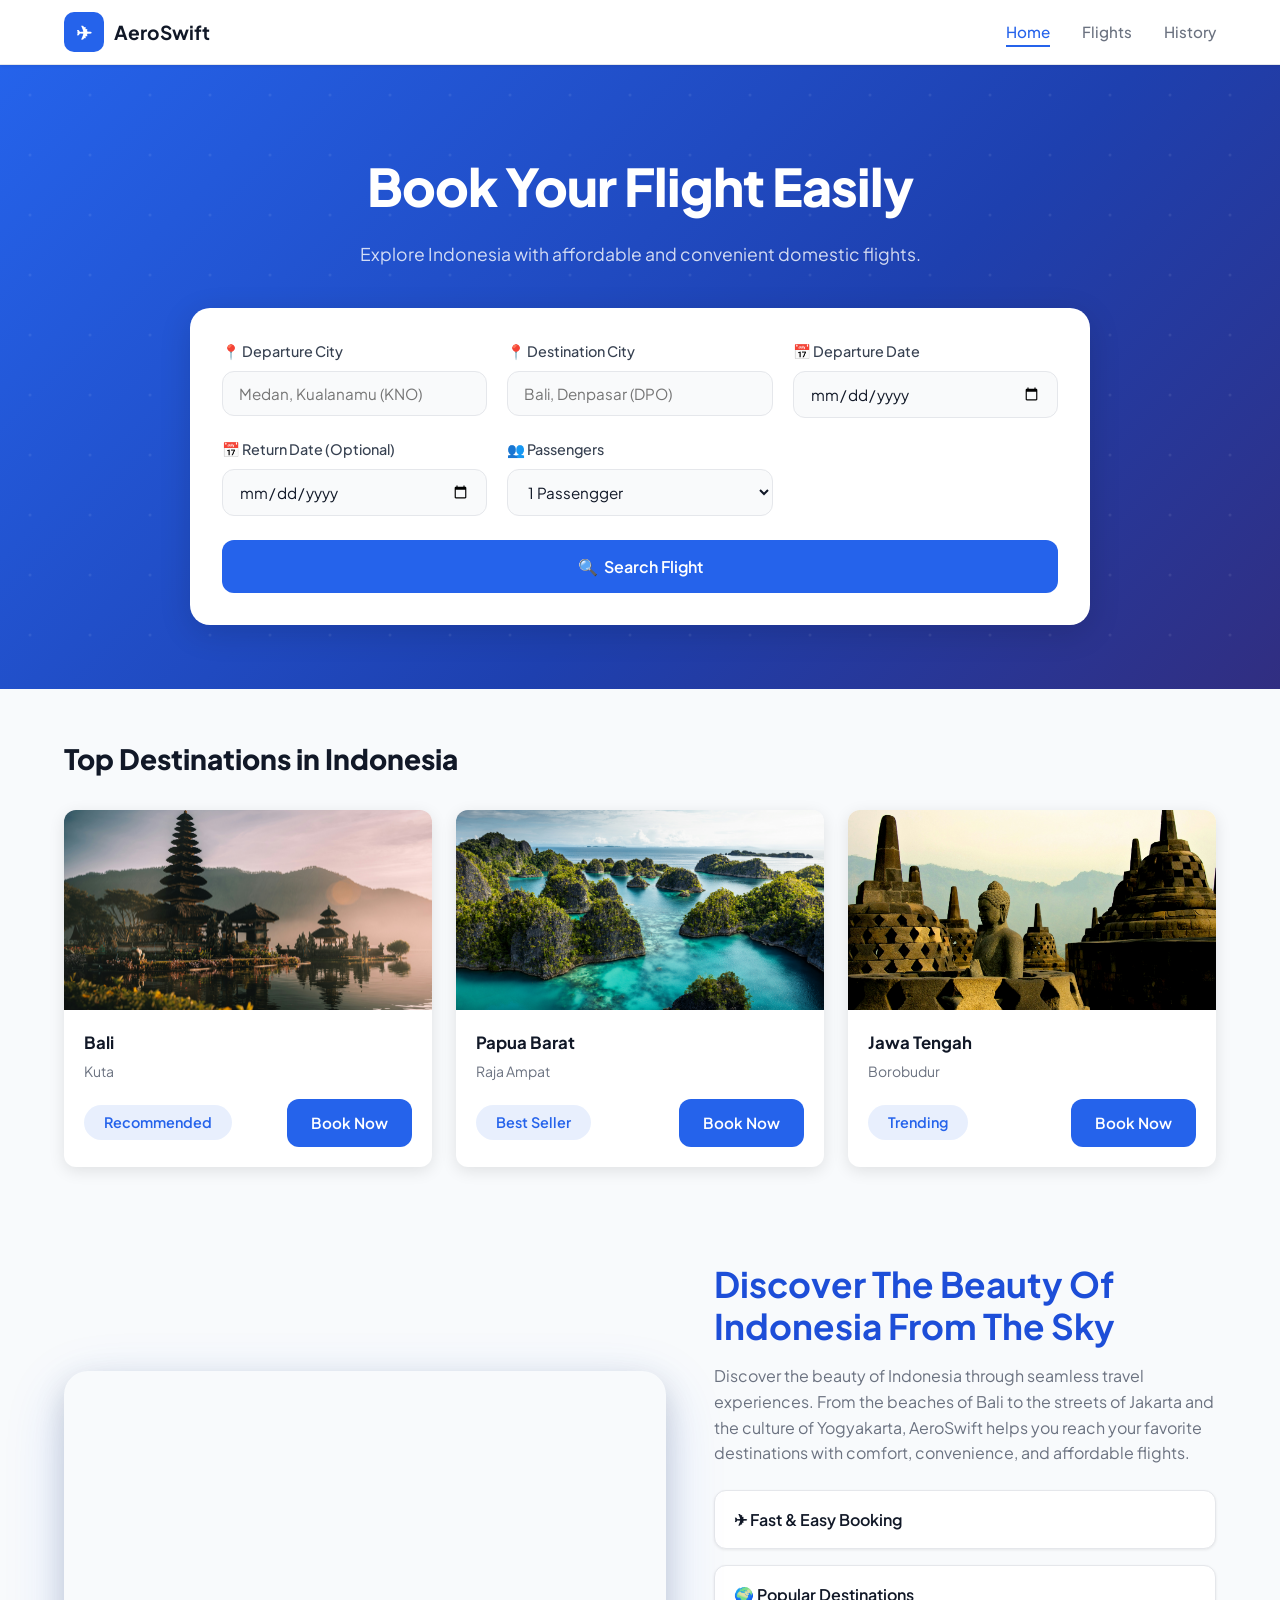
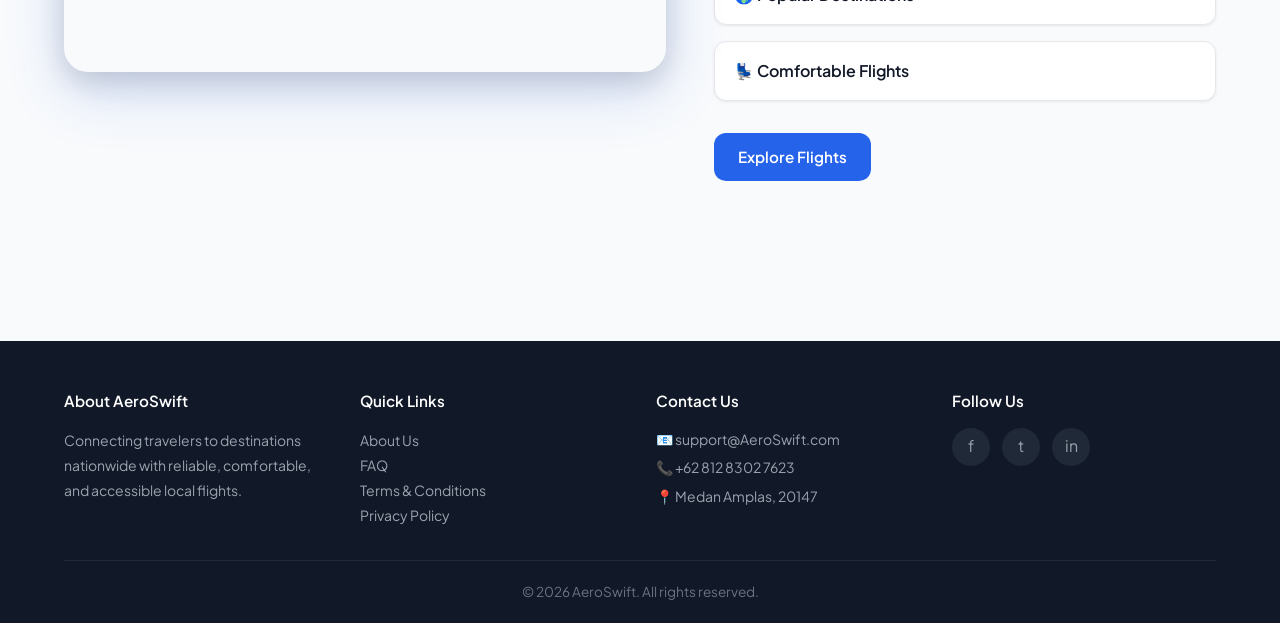
==== index.html @ 76ec709b "Menambahkan file uts mengubah pengerjaan tim dari metode konvensional ke pengerjaan cloud berbasis g" ====
<!DOCTYPE html>
<html lang="en">
<head>
  <meta charset="UTF-8" />
  <meta name="viewport" content="width=device-width, initial-scale=1.0" />
  <title>AeroSwift – Book Your Flight Easily</title>
  <link rel="stylesheet" href="style.css" />
</head>
<body>

  <nav class="navbar">
    <div class="container navbar-inner">
      <a href="index.html" class="navbar-brand">
        <div class="brand-icon">✈</div>
        AeroSwift
      </a>
      <ul class="navbar-links">
        <li><a href="index.html" class="active">Home</a></li>
        <li><a href="flight.html">Flights</a></li>
        <li><a href="history.html">History</a></li>
      </ul>
    </div>
  </nav>

  <main>

    <section class="hero">
      <div class="container hero-content">
        <h1>Book Your Flight Easily</h1>
        <p>Explore Indonesia with affordable and convenient domestic flights.</p>

        <div class="search-form-card">
          <form action="flight.html" method="get">
            <div class="search-grid">
              <div class="form-group">
                <label class="form-label" for="from">📍 Departure City</label>
                <input type="text" id="from" name="from" class="form-input" placeholder="Medan, Kualanamu (KNO)" />
              </div>
              <div class="form-group">
                <label class="form-label" for="to">📍 Destination City</label>
                <input type="text" id="to" name="to" class="form-input" placeholder="Bali, Denpasar (DPO)" />
              </div>
              <div class="form-group">
                <label class="form-label" for="departDate">📅 Departure Date</label>
                <input type="date" id="departDate" name="departDate" class="form-input" />
              </div>
              <div class="form-group">
                <label class="form-label" for="returnDate">📅 Return Date (Optional)</label>
                <input type="date" id="returnDate" name="returnDate" class="form-input" />
              </div>
              <div class="form-group">
                <label class="form-label" for="passengers">👥 Passengers</label>
                <select id="passengers" name="passengers" class="form-select">
                  <option value="1">1 Passengger</option>
                  <option value="2">2 Passengers</option>
                  <option value="3">3 Passengers</option>
                  <option value="4">4 Passengers</option>
                  <option value="5">5 Passengers</option>
                  <option value="6">6 Passengers</option>
                  <option value="7">7 Passengers</option>
                  <option value="8">8 Passengers</option>
                </select>
              </div>
            </div>
            <button type="submit" class="btn btn-primary btn-full btn-lg">🔍 &nbsp;Search Flight</button>
          </form>
        </div>
      </div>
    </section>

    <section class="page-section">
      <div class="container">
        <h2 class="section-title">Top Destinations in Indonesia</h2>
        <div class="destinations-grid">

          <div class="destination-card">
            <img src="/pic/bali.jpg?w=600" alt="Paris" />
            <div class="destination-card-body">
              <h3>Bali</h3>
              <p> Kuta</p>
              <div class="destination-card-footer">
                <span class="price-tag">Recommended</span>
                <a href="flight.html" class="btn btn-primary">Book Now</a>
              </div>
            </div>
          </div>

          <div class="destination-card">
            <img src="/pic/raja-ampat.jpg?w=600" alt="Tokyo" />
            <div class="destination-card-body">
              <h3>Papua Barat</h3>  
              <p>Raja Ampat</p>
              <div class="destination-card-footer">
                <span class="price-tag">Best Seller</span>
                <a href="flight.html" class="btn btn-primary">Book Now</a>
              </div>
            </div>
          </div>

          <div class="destination-card">
            <img src="/pic/borobudur.jpg?w=600" alt="Dubai" />
            <div class="destination-card-body">
              <h3>Jawa Tengah</h3>
              <p>Borobudur</p>
              <div class="destination-card-footer">
                <span class="price-tag">Trending</span>
                <a href="flight.html" class="btn btn-primary">Book Now</a>
              </div>
            </div>
          </div>

        </div>
      </div>
    </section>

    <section class="travel-video-section">
      <div class="container travel-video-wrapper">

        <div class="travel-video">
          <video autoplay muted loop playsinline>
            <source src="vid/cinematic.mp4" type="video/mp4">
          </video>
        </div>

        <div class="travel-content">

          <h2>Discover The Beauty Of Indonesia From The Sky</h2>

          <p>
            Discover the beauty of Indonesia through seamless travel experiences.
            From the beaches of Bali to the streets of Jakarta and the culture of Yogyakarta,
            AeroSwift helps you reach your favorite destinations with comfort, convenience,
            and affordable flights.
          </p>

          <div class="travel-features">
            <div class="travel-feature">
              ✈ Fast & Easy Booking
            </div>

            <div class="travel-feature">
              🌍 Popular Destinations
            </div>

            <div class="travel-feature">
              💺 Comfortable Flights
            </div>
          </div>

          <a href="flight.html" class="btn btn-primary">
            Explore Flights
          </a>
        </div>

      </div>
    </section>

  </main>

  <footer id="contact">
    <div class="container">
      <div class="footer-grid">
        <div class="footer-col">
          <h4>About AeroSwift</h4>
          <p>Connecting travelers to destinations nationwide with reliable, comfortable, and accessible local flights.</p>
        </div>
        <div class="footer-col">
          <h4>Quick Links</h4>
          <ul>
            <li><a href="#">About Us</a></li>
            <li><a href="#">FAQ</a></li>
            <li><a href="#">Terms &amp; Conditions</a></li>
            <li><a href="#">Privacy Policy</a></li>
          </ul>
        </div>
        <div class="footer-col">
          <h4>Contact Us</h4>
          <div class="footer-contact-item">📧 support@AeroSwift.com</div>
          <div class="footer-contact-item">📞 +62 812 8302 7623</div>
          <div class="footer-contact-item">📍 Medan Amplas,  20147</div>
        </div>
        <div class="footer-col">
          <h4>Follow Us</h4>
          <div class="footer-social">
            <a href="https://www.facebook.com/">f</a>
            <a href="https://x.com/">t</a>
            <a href="https://linkedin.com/">in</a>
          </div>
        </div>
      </div>
      <div class="footer-bottom">&copy; 2026 AeroSwift. All rights reserved.</div>
    </div>
  </footer>

</body>
</html>
---- style.css ----
/*  Google Fonts  */
@import url('https://fonts.googleapis.com/css2?family=Plus+Jakarta+Sans:wght@400;500;600;700;800&display=swap');

/*  CSS Variables  */
:root {
  --primary:        #2563EB;
  --primary-dark:   #1D4ED8;
  --secondary:      #60A5FA;
  --bg:             #F8FAFC;
  --card:           #ffffff;
  --text:           #111827;
  --text-muted:     #6B7280;
  --border:         #E5E7EB;
  --success:        #16A34A;
  --success-bg:     #F0FDF4;
  --warning:        #D97706;
  --warning-bg:     #FFFBEB;
  --danger:         #DC2626;
  --danger-bg:      #FEF2F2;
  --radius:         0.75rem;
  --shadow-sm:      0 1px 3px rgba(0,0,0,.08);
  --shadow-md:      0 4px 16px rgba(0,0,0,.10);
  --shadow-lg:      0 8px 32px rgba(0,0,0,.14);
}


* {
  margin: 0;
  padding: 0;
  box-sizing: border-box;
}

html {
  font-size: 16px;
  scroll-behavior: smooth;
}

body {
  font-family: 'Plus Jakarta Sans', sans-serif;
  background: var(--bg);
  color: var(--text);
  line-height: 1.6;
  min-height: 100vh;
  display: flex;
  flex-direction: column;
}

a {
  color: inherit;
  text-decoration:none;
}

img {
  max-width: 100%;
  display: block;
}

button {
  cursor: pointer;
  font-family: inherit;
}

input, select, textarea {
  font-family: inherit;
}

/*  Layout  */
.container {
  max-width: 1200px;
  margin: 0 auto;
  padding: 0 1.5rem;
}

main {
  flex: 1;
}

.page-section {
  padding: 3rem 0;
}

/*  NAVBAR  */
.navbar {
  background: #fff;
  border-bottom: 1px solid var(--border);
  box-shadow: var(--shadow-sm);
  position: sticky;
  top: 0;
  z-index: 9999;
}

.navbar-inner {
  display: flex;
  align-items: center;
  justify-content: space-between;
  height: 64px;
}

.navbar-brand {
  display: flex;
  align-items: center;
  gap: .6rem;
  font-weight: 700;
  font-size: 1.2rem;
  color: var(--text);
}

.navbar-brand .brand-icon {
  width: 40px;
  height: 40px;
  background: var(--primary);
  border-radius: 10px;
  display: flex;
  align-items: center;
  justify-content: center;
  font-size: 1.2rem;
  color: white;
}

.navbar-links {
  display: flex;
  gap: 2rem;
  list-style: none;
}

.navbar-links a {
  color: var(--text-muted);
  font-weight: 500;
  font-size: .95rem;
  transition: color .2s;
  padding: .25rem 0;
  border-bottom: 2px solid transparent;
}

.navbar-links a:hover,
.navbar-links a.active {
  color: var(--primary);
  border-bottom-color: var(--primary);
}

/*  FOOTER  */
footer {
  background: #111827;
  color: #fff;
  margin-top: auto;
}

.footer-grid {
  display: grid;
  grid-template-columns: repeat(auto-fit, minmax(180px, 1fr));
  gap: 2rem;
  padding: 3rem 0 2rem;
}

.footer-col h4 {
  font-size: .95rem;
  font-weight: 600;
  margin-bottom: .9rem;
  color: #fff;
}

.footer-col p,
.footer-col li,
.footer-col a {
  font-size: .875rem;
  color: #9CA3AF;
  line-height: 1.8;
}

.footer-col ul { list-style: none; }

.footer-col a:hover { color: #fff; }

.footer-contact-item {
  display: flex;
  align-items: center;
  gap: .5rem;
  color: #9CA3AF;
  font-size: .875rem;
  margin-bottom: .4rem;
}

.footer-social {
  display: flex;
  gap: .75rem;
  margin-top: .5rem;
}

.footer-social a {
  width: 38px;
  height: 38px;
  background: #1F2937;
  border-radius: 50%;
  display: flex;
  align-items: center;
  justify-content: center;
  transition: background .2s;
  font-size: 1rem;
}

.footer-social a:hover { background: var(--primary); }

.footer-bottom {
  border-top: 1px solid #1F2937;
  padding: 1.25rem 0;
  text-align: center;
  color: #6B7280;
  font-size: .85rem;
}

/*  BUTTONS  */
.btn {
  display: inline-flex;
  align-items: center;
  justify-content: center;
  gap: .5rem;
  padding: .75rem 1.5rem;
  border-radius: var(--radius);
  font-weight: 600;
  font-size: .95rem;
  border: none;
  transition: background .2s, transform .1s, box-shadow .2s;
}

.btn:active { transform: scale(.98); }

.btn-primary {
  background: var(--primary);
  color: #fff;
}

.btn-primary:hover { background: var(--primary-dark); box-shadow: 0 4px 12px rgba(37,99,235,.35); }

.btn-outline {
  background: transparent;
  color: var(--text);
  border: 1.5px solid var(--border);
}

.btn-outline:hover { background: var(--bg); }

.btn-full { width: 100%; }

.btn-lg { padding: 1rem 2rem; font-size: 1rem; }

/*  FORM ELEMENTS  */
.form-group { display: flex; flex-direction: column; gap: .5rem; }

.form-label {
  font-size: .9rem;
  font-weight: 500;
  color: #374151;
  display: flex;
  align-items: center;
  gap: .4rem;
}

.form-input,
.form-select {
  width: 100%;
  padding: .75rem 1rem;
  background: #F9FAFB;
  border: 1.5px solid var(--border);
  border-radius: var(--radius);
  font-size: .95rem;
  color: var(--text);
  outline: none;
  transition: border-color .2s, box-shadow .2s;
}

.form-input:focus,
.form-select:focus {
  border-color: var(--primary);
  box-shadow: 0 0 0 3px rgba(37,99,235,.12);
  background: #fff;
}

/*  CARD  */
.card {
  background: var(--card);
  border-radius: var(--radius);
  box-shadow: var(--shadow-md);
  overflow: hidden;
}

.card-body { padding: 1.75rem; }

.card-title {
  font-size: 1.15rem;
  font-weight: 700;
  color: var(--text);
  margin-bottom: 1.25rem;
}

/*  BADGE  */
.badge {
  display: inline-flex;
  align-items: center;
  gap: .3rem;
  padding: .25rem .75rem;
  border-radius: 999px;
  font-size: .8rem;
  font-weight: 600;
}

.badge-success {
  background: var(--success-bg);
  color: var(--success);
}

.badge-warning {
  background: var(--warning-bg);
  color: var(--warning);
}

.badge-danger  {
  background: var(--danger-bg); 
  color: var(--danger); 
}

/* HOME PAGE */
.hero {
  background: linear-gradient(135deg, var(--primary) 0%, #1E40AF 60%, #312E81 100%);
  color: #fff;
  padding: 5rem 0 4rem;
  position: relative;
  overflow: hidden;
}

.hero::before {
  content: '';
  position: absolute;
  inset: 0;
  background: url("data:image/svg+xml,%3Csvg width='60' height='60' xmlns='http://www.w3.org/2000/svg'%3E%3Ccircle cx='30' cy='30' r='1.5' fill='rgba(255,255,255,.08)'/%3E%3C/svg%3E") repeat;
}

.hero-content { position: relative; z-index: 1; text-align: center; }

.hero h1 {
  font-size: clamp(2rem, 5vw, 3.25rem);
  font-weight: 800;
  margin-bottom: .75rem;
  letter-spacing: -.02em;
}

.hero p {
  font-size: 1.1rem;
  color: rgba(255,255,255,.8);
  margin-bottom: 2.5rem;
}

.search-form-card {
  background: #fff;
  border-radius: 1.25rem;
  box-shadow: var(--shadow-lg);
  padding: 2rem;
  max-width: 900px;
  margin: 0 auto;
}

.search-grid {
  display: grid;
  grid-template-columns: repeat(auto-fit, minmax(200px, 1fr));
  gap: 1.25rem;
  margin-bottom: 1.5rem;
}

/* Destinations Section */
.section-title {
  font-size: 1.75rem;
  font-weight: 800;
  color: var(--text);
  margin-bottom: 1.75rem;
}

.destinations-grid {
  display: grid;
  grid-template-columns: repeat(auto-fit, minmax(280px, 1fr));
  gap: 1.5rem;
}

.destination-card {
  background: var(--card);
  border-radius: var(--radius);
  box-shadow: var(--shadow-md);
  overflow: hidden;
  transition: transform .25s, box-shadow .25s;
}

.destination-card:hover {
  transform: translateY(-4px);
  box-shadow: var(--shadow-lg);
}

.destination-card img {
  width: 100%;
  height: 200px;
  object-fit: cover;
  display: block;
}

.destination-card-body { padding: 1.25rem; }

.destination-card-body h3 { font-weight: 700; font-size: 1.05rem; }
.destination-card-body p  { color: var(--text-muted); font-size: .875rem; margin-top: .2rem; }

.destination-card-footer {
  display: flex;
  align-items: center;
  justify-content: space-between;
  margin-top: 1rem;
}


.price-tag {
  font-size: 0.9rem;
  font-weight: 600;
  color: var(--primary);
  background: rgba(37, 99, 235, 0.1);
  padding: 6px 20px;
  border-radius: 999px;
  display: inline-block;
}


/*  TRAVEL VIDEO SECTION  */
.travel-video-section {
  padding-top: 3rem ;
  padding-bottom: 10rem;
  padding-left: 0;
  padding-right: 0;
}

.travel-video-wrapper {
  display: grid;
  grid-template-columns: 1.2fr 1fr;
  gap: 3rem;
  align-items: center;
}

.travel-video {
  position: relative;
  overflow: hidden;
  border-radius: 1.5rem;
  box-shadow:
  0 10px 30px rgba(0, 0, 0, 0.15),
  0 20px 60px rgba(37, 99, 235, 0.18);

}

.travel-video video {
  width: 100%;
  height: 100%;
  object-fit: cover;
  display: block;
  transform: scale(1.05);
}

.travel-content h2 {
  font-size: 2.2rem;
  line-height: 1.2;
  margin-bottom: 1rem;
  color: var(--primary-dark);
}

.travel-content p {
  color: var(--text-muted);
  margin-bottom: 1.5rem;
  font-size: 1rem;
}

.travel-features {
  display: flex;
  flex-direction: column;
  gap: 1rem;
  margin-bottom: 2rem;
}

.travel-feature {
  background: #fff;
  border: 1px solid var(--border);
  padding: 1rem 1.2rem;
  border-radius: var(--radius);
  font-weight: 600;
  box-shadow: var(--shadow-sm);
}




/* FLIGHT (SEARCH RESULTS) PAGE */
.results-layout {
  display: flex;
  gap: 1.5rem;
  align-items: flex-start;
}

.filters-panel {
  width: 280px;
  flex-shrink: 0;
  background: var(--card);
  border-radius: var(--radius);
  box-shadow: var(--shadow-md);
  padding: 1.5rem;
  position: sticky;
  top: 80px;
}

.filters-panel h3 {
  font-size: 1rem;
  font-weight: 700;
  margin-bottom: 1.5rem;
  display: flex;
  align-items: center;
  gap: .5rem;
}

.filter-group { margin-bottom: 1.5rem; }

.filter-group label {
  display: block;
  font-size: .875rem;
  font-weight: 600;
  color: #374151;
  margin-bottom: .6rem;
}

.filter-group input[type="range"] {
  width: 100%;
  accent-color: var(--primary);
}

.range-labels {
  display: flex;
  justify-content: space-between;
  font-size: .8rem;
  color: var(--text-muted);
  margin-top: .25rem;
}

.flights-list { flex: 1; display: flex; flex-direction: column; gap: 1rem; }

.flight-card {
  background: var(--card);
  border-radius: var(--radius);
  box-shadow: var(--shadow-md);
  padding: 1.5rem;
  display: flex;
  align-items: center;
  justify-content: space-between;
  gap: 1rem;
  transition: box-shadow .2s;
}

.flight-card-sold {
  background: var(--card);
  border-radius: var(--radius);
  box-shadow: var(--shadow-md);
  padding: 1.5rem;
  display: flex;
  align-items: center;
  justify-content: space-between;
  gap: 1rem;
  position: relative;
  overflow: hidden;
  pointer-events: none;
}

/* semua isi card jadi abu */
.flight-card-sold > * {
  filter: grayscale(100%);
  opacity: 0.7;
}

/* badge sold out  */
.flight-card-sold::before {
  content: "SOLD OUT";
  position: absolute;
  top: 15px;
  right: -35px;

  background: rgb(196, 27, 27);
  color: white;

  padding: 0.4rem 3rem;
  font-size: 0.8rem;
  font-weight: 700;
  letter-spacing: 1px;

  transform: rotate(35deg);

  z-index: 10;
}

.flight-card:hover { box-shadow: var(--shadow-lg); }

.flight-card-left {
  display: flex;
  align-items: center;
  gap: 1.25rem;
  flex: 1;
}

.airline-logo { font-size: 2.5rem; }

.flight-info { flex: 1; }

.airline-name { font-weight: 700; margin-bottom: .5rem; }

.flight-times {
  display: flex;
  align-items: center;
  gap: 1.5rem;
}

.time-block { text-align: center; }

.time-big { font-size: 1.4rem; font-weight: 800; }
.time-sub { font-size: .8rem; color: var(--text-muted); margin-top: .15rem; }

.flight-route-line {
  flex: 1;
  display: flex;
  flex-direction: column;
  align-items: center;
  gap: .2rem;
}

.route-label { font-size: .8rem; color: var(--text-muted); }

.route-track {
  width: 100%;
  height: 2px;
  background: var(--border);
  position: relative;
}

.route-track::after {
  content: '✈';
  position: absolute;
  top: 50%;
  left: 50%;
  transform: translate(-50%, -50%);
  background: #fff;
  color: var(--primary);
  font-size: .85rem;
  padding: 0 4px;
}

.flight-card-right {
  display: flex;
  flex-direction: column;
  align-items: flex-end;
  gap: .75rem;
}

.flight-price {
  font-size: 1.3rem;
  font-weight: 800;
  color: var(--primary);
}

/*  FLIGHT DETAIL PAGE  */
.back-link {
  display: inline-flex;
  align-items: center;
  gap: .4rem;
  color: var(--primary);
  font-weight: 600;
  font-size: .9rem;
  margin-bottom: 1rem;
  transition: opacity .2s;
}
.back-link:hover { opacity: .7; }

.detail-grid {
  display: grid;
  grid-template-columns: 1fr 1fr 1fr;
  gap: 2rem;
  margin-bottom: 2rem;
  text-align: center;
}

.detail-col .label { font-size: .875rem; color: var(--text-muted); margin-bottom: .4rem; }
.detail-col .big-time { font-size: 2.25rem; font-weight: 800; }
.detail-col .city    { color: var(--text-muted); font-size: .9rem; margin-top: .2rem; }

.detail-center-col {
  display: flex;
  flex-direction: column;
  align-items: center;
  justify-content: center;
}

.detail-meta-grid {
  display: grid;
  grid-template-columns: 1fr 1fr;
  gap: 1rem;
  padding: 1.25rem;
  background: var(--bg);
  border-radius: var(--radius);
}

.meta-item {
  display: flex;
  align-items: flex-start;
  gap: .75rem;
}

.meta-icon { font-size: 1.1rem; color: var(--primary); margin-top: .15rem; }

.meta-label { font-size: .8rem; color: var(--text-muted); }
.meta-value { font-weight: 600; font-size: .95rem; }

.info-row {
  display: flex;
  justify-content: space-between;
  align-items: center;
  padding: .85rem 0;
  border-bottom: 1px solid var(--border);
  font-size: .95rem;
}

.info-row:last-child { border-bottom: none; }
.info-row span:first-child { color: var(--text-muted); }
.info-row span:last-child  { font-weight: 600; }

.price-summary { border-top: 1px solid var(--border); padding-top: 1rem; margin-top: 1rem; }
.price-row { display: flex; justify-content: space-between; margin-bottom: .5rem; }
.price-row.total { font-weight: 800; font-size: 1.1rem; padding-top: .75rem; border-top: 1px solid var(--border); margin-top: .75rem; }
.price-row.total .amount { color: var(--primary); font-size: 1.6rem; }

/*  BOOKING PAGE  */
.booking-layout {
  display: grid;
  grid-template-columns: 1fr 360px;
  gap: 2rem;
  align-items: flex-start;
}

.booking-section { margin-bottom: 1.5rem; }

.section-heading {
  font-size: 1.1rem;
  font-weight: 700;
  margin-bottom: 1.25rem;
  padding-bottom: .75rem;
  border-bottom: 1px solid var(--border);
}

.form-grid { display: grid; grid-template-columns: 1fr 1fr; gap: 1rem; }
.form-grid .full-width { grid-column: 1 / -1; }

.payment-option {
  display: flex;
  align-items: center;
  gap: .75rem;
  padding: .75rem 1rem;
  border: 1.5px solid var(--border);
  border-radius: var(--radius);
  cursor: pointer;
  margin-bottom: .75rem;
  transition: border-color .2s;
}

.payment-option:has(input:checked) {
  border-color: var(--primary);
  background: rgba(37,99,235,.04);
}

.payment-option input { accent-color: var(--primary); }
.payment-option span { font-weight: 500; font-size: .95rem; }

/* Booking Summary Sidebar */
.booking-summary {
  background: var(--card);
  border-radius: var(--radius);
  box-shadow: var(--shadow-md);
  padding: 1.5rem;
  position: sticky;
  top: 80px;
}

.summary-row {
  display: flex;
  justify-content: space-between;
  padding: .6rem 0;
  font-size: .9rem;
}

.summary-row .label { color: var(--text-muted); }
.summary-row .value { font-weight: 600; }

.summary-divider { border: none; border-top: 1px solid var(--border); margin: .75rem 0; }

.summary-total {
  display: flex;
  justify-content: space-between;
  align-items: center;
  padding-top: .75rem;
}

.summary-total .label { font-weight: 700; font-size: 1rem; }
.summary-total .amount { font-size: 1.75rem; font-weight: 800; color: var(--primary); }

/* ==========================================
   HISTORY PAGE
   ========================================== */
.history-card {
  background: var(--card);
  border-radius: var(--radius);
  box-shadow: var(--shadow-md);
  overflow: hidden;
  transition: box-shadow .2s;
}

.history-card:hover { box-shadow: var(--shadow-lg); }

.history-card-header {
  display: flex;
  justify-content: space-between;
  align-items: flex-start;
  padding: 1.5rem 1.5rem .75rem;
}

.booking-airline { font-size: 1.15rem; font-weight: 700; }
.booking-id      { font-size: .8rem; color: var(--text-muted); margin-top: .2rem; }
.booking-price   { font-size: 1.6rem; font-weight: 800; color: var(--primary); }

.history-card-meta {
  display: grid;
  grid-template-columns: repeat(auto-fit, minmax(180px, 1fr));
  gap: 1rem;
  padding: .75rem 1.5rem 1.25rem;
}

.meta-item-history {
  display: flex;
  align-items: flex-start;
  gap: .6rem;
}

.meta-item-history .icon {
  color: var(--primary);
  font-size: .95rem;
  margin-top: .2rem;
}

.meta-item-history .info-label {
  font-size: .78rem;
  color: var(--text-muted);
}

.meta-item-history .info-value {
  font-size: .9rem;
  font-weight: 600;
  margin-top: .1rem;
}

.history-card-actions {
  display: flex;
  gap: .75rem;
  padding: 1rem 1.5rem;
  border-top: 1px solid var(--border);
}

.history-card-actions .btn { flex: 1; padding: .65rem 1rem; font-size: .9rem; }

/* Empty State */
.empty-state {
  text-align: center;
  padding: 5rem 2rem;
  background: var(--card);
  border-radius: var(--radius);
  box-shadow: var(--shadow-md);
}

.empty-state .empty-icon { font-size: 4rem; margin-bottom: 1rem; opacity: .4; }
.empty-state h2 { font-size: 1.25rem; font-weight: 700; margin-bottom: .5rem; }
.empty-state p  { color: var(--text-muted); margin-bottom: 1.5rem; }

/* Modal */
.modal-overlay {
  position: fixed;
  inset: 0;
  background: rgba(0,0,0,.55);
  display: flex;
  align-items: center;
  justify-content: center;
  z-index: 500;
  padding: 1rem;
  opacity: 0;
  pointer-events: none;
  transition: opacity .25s;
}

.modal-overlay.open {
  opacity: 1;
  pointer-events: all;
}

.modal {
  background: #fff;
  border-radius: 1rem;
  box-shadow: var(--shadow-lg);
  max-width: 600px;
  width: 100%;
  max-height: 90vh;
  overflow-y: auto;
}

.modal-header {
  display: flex;
  justify-content: space-between;
  align-items: flex-start;
  padding: 1.5rem;
  border-bottom: 1px solid var(--border);
}

.modal-header h2 { font-size: 1.3rem; font-weight: 700; }
.modal-header p  { color: var(--text-muted); font-size: .85rem; margin-top: .2rem; }

.modal-close {
  background: none;
  border: none;
  font-size: 1.5rem;
  color: var(--text-muted);
  line-height: 1;
  cursor: pointer;
  transition: color .2s;
}
.modal-close:hover { color: var(--text); }

.modal-body { padding: 1.5rem; }

.modal-status {
  display: flex;
  align-items: center;
  justify-content: space-between;
  padding: .85rem 1rem;
  background: var(--success-bg);
  border-radius: var(--radius);
  margin-bottom: 1.25rem;
  font-weight: 600;
  color: var(--success);
}

.modal-footer {
  display: flex;
  gap: .75rem;
  margin-top: 1.5rem;
}

.modal-footer .btn { flex: 1; }

/* PAGE HEADER (inner pages) */
.page-header {
  background: linear-gradient(135deg, var(--primary), #1E40AF);
  color: #fff;
  padding: 2rem 0;
}

.page-header h1 { font-size: 1.75rem; font-weight: 800; }
.page-header p   { color: rgba(255,255,255,.75); margin-top: .3rem; font-size: .95rem; }

/*  TOAST / NOTIFICATION  */
.toast {
  position: fixed;
  bottom: 2rem;
  right: 2rem;
  background: #1F2937;
  color: #fff;
  padding: .9rem 1.4rem;
  border-radius: var(--radius);
  box-shadow: var(--shadow-lg);
  font-size: .9rem;
  font-weight: 500;
  z-index: 999;
  transform: translateY(4rem);
  opacity: 0;
  transition: transform .3s, opacity .3s;
}

.toast.show { transform: translateY(0); opacity: 1; }

/* RESPONSIVE */
@media (max-width: 1024px) {
  .booking-layout { grid-template-columns: 1fr; }
  .booking-summary { position: static; }
}

@media (max-width: 768px) {
  .results-layout { flex-direction: column; }
  .filters-panel  { width: 100%; position: static; }

  .detail-grid { grid-template-columns: 1fr; }

  .flight-card { flex-direction: column; align-items: stretch; }
  .flight-card-right { flex-direction: row; align-items: center; justify-content: space-between; }

  .navbar-links { gap: 1.2rem; }
}

@media (max-width: 600px) {
  .navbar-links { display: none; }
  .search-grid  { grid-template-columns: 1fr; }
  .form-grid    { grid-template-columns: 1fr; }
  .history-card-meta { grid-template-columns: 1fr 1fr; }
}

@media (max-width: 900px) {
  .travel-video-wrapper {
    grid-template-columns: 1fr;
  }

  .travel-content h2 {
    font-size: 1.8rem;
  }
}

.detail-panel {
  display: none;
}

.detail-panel:target {
  display: block;
}
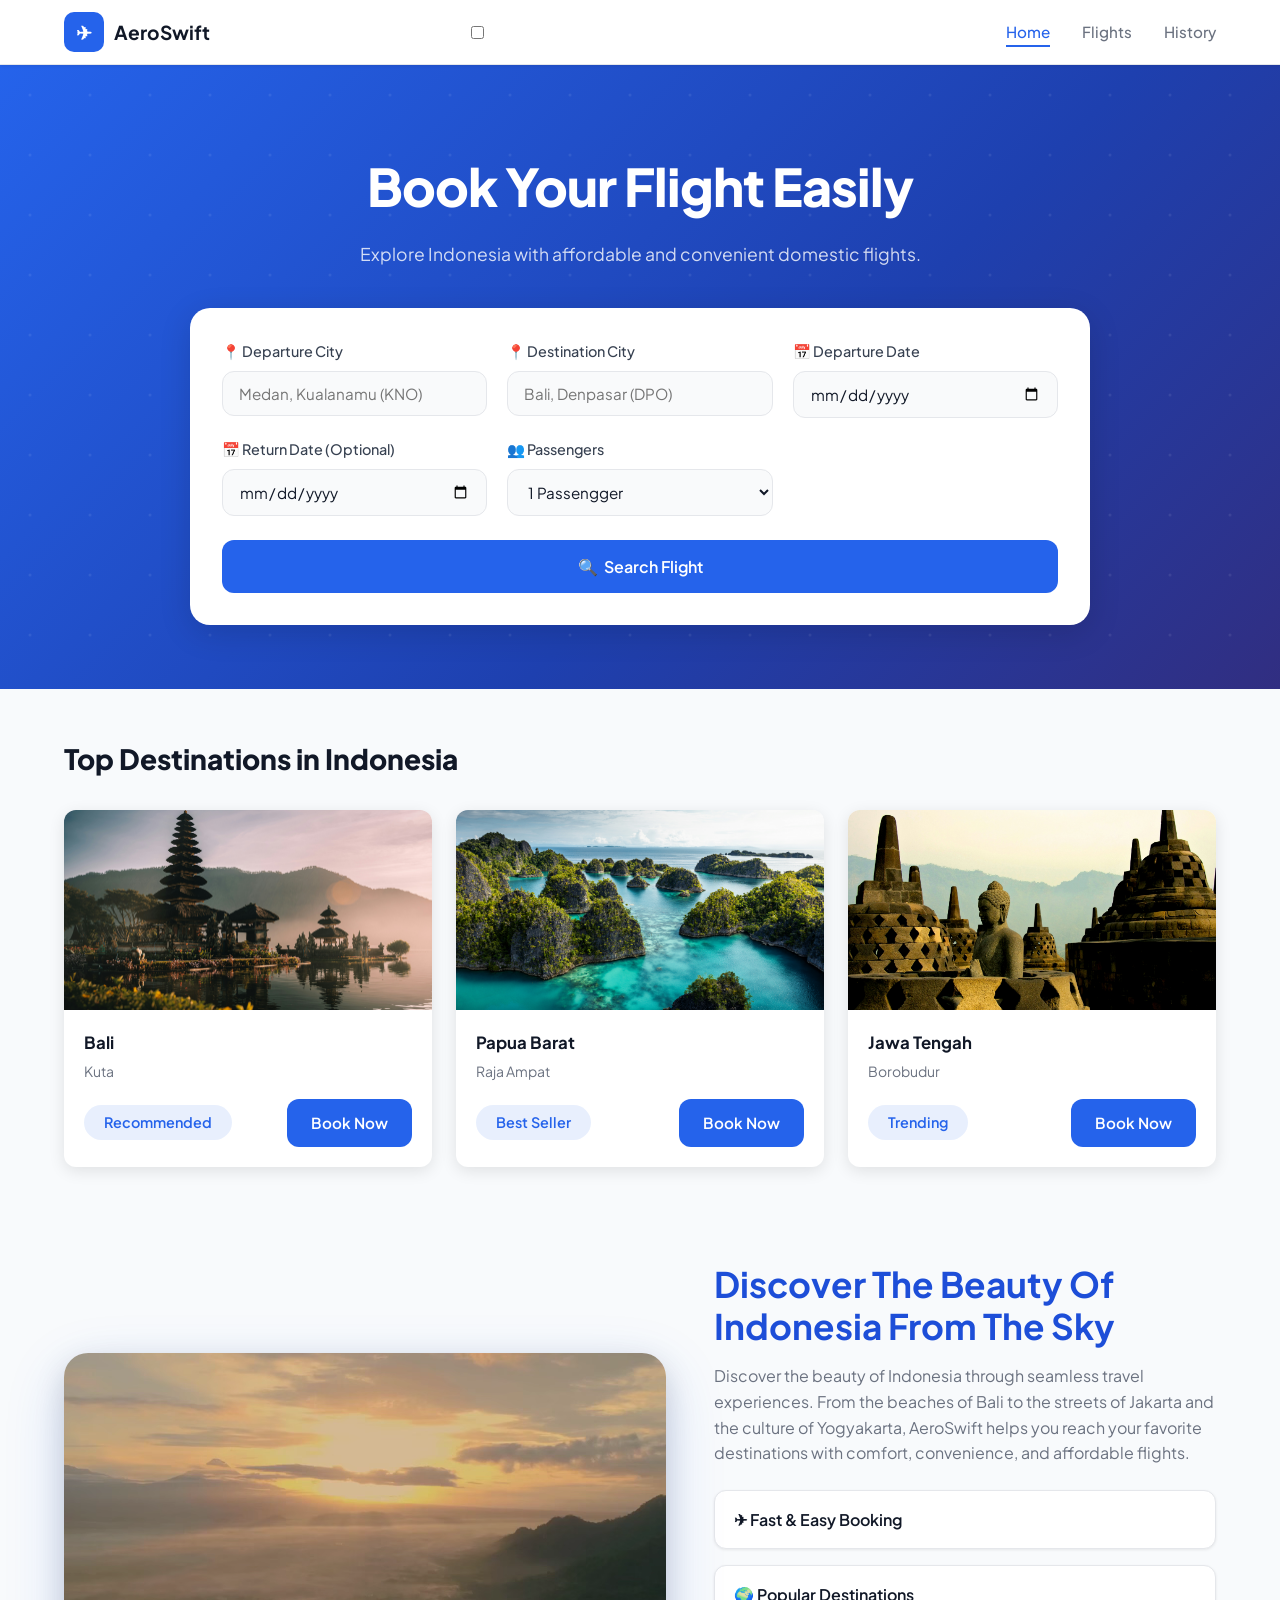
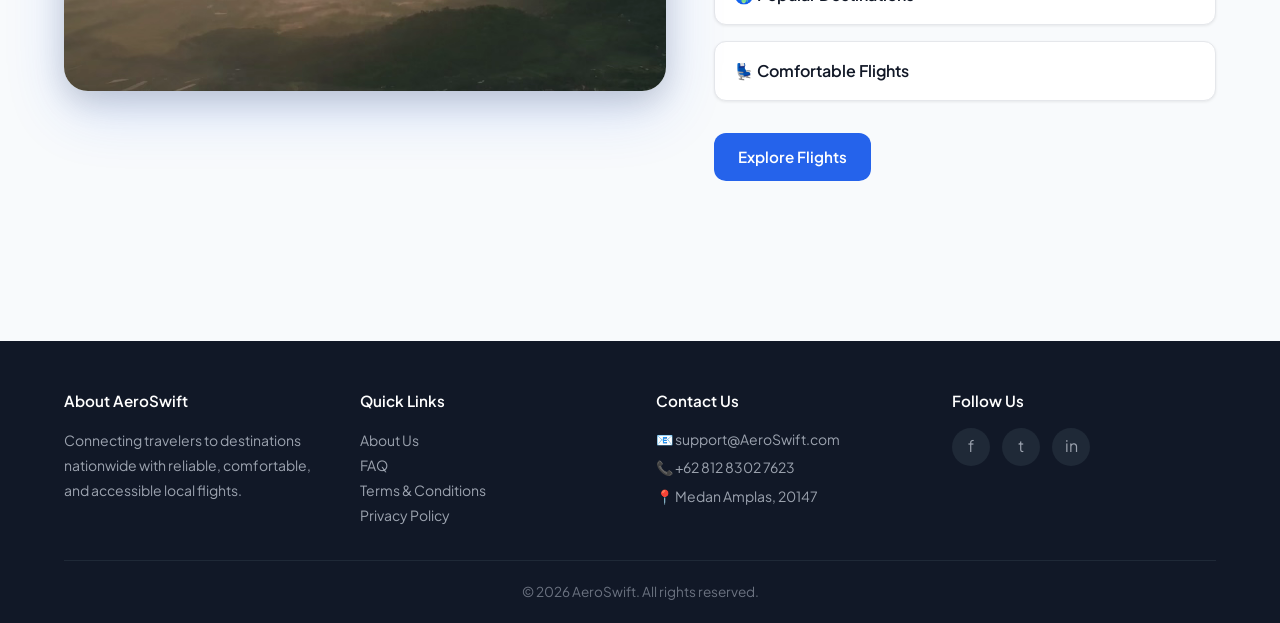
==== commit 403bb42b: "Fix title formatting and update image paths menambah sedikit perubahan dan directory gambar agar tid" ====
--- a/index.html
+++ b/index.html
@@ -3,7 +3,7 @@
 <head>
   <meta charset="UTF-8" />
   <meta name="viewport" content="width=device-width, initial-scale=1.0" />
-  <title>AeroSwift – Book Your Flight Easily</title>
+  <title>AeroSwift - Book Your Flight Easily</title>
   <link rel="stylesheet" href="style.css" />
 </head>
 <body>
@@ -14,11 +14,20 @@
         <div class="brand-icon">✈</div>
         AeroSwift
       </a>
+
+      <input type="checkbox" id="menu-toggle" class="menu-toggle">
+      <label for="menu-toggle" class="hamburger">
+        <span></span>
+        <span></span>
+        <span></span>
+      </label>
+
       <ul class="navbar-links">
         <li><a href="index.html" class="active">Home</a></li>
         <li><a href="flight.html">Flights</a></li>
         <li><a href="history.html">History</a></li>
       </ul>
+
     </div>
   </nav>
 
@@ -74,7 +83,7 @@
         <div class="destinations-grid">
 
           <div class="destination-card">
-            <img src="/pic/bali.jpg?w=600" alt="Paris" />
+            <img src="pic/bali.jpg?w=600" alt="Paris" />
             <div class="destination-card-body">
               <h3>Bali</h3>
               <p> Kuta</p>
@@ -86,7 +95,7 @@
           </div>
 
           <div class="destination-card">
-            <img src="/pic/raja-ampat.jpg?w=600" alt="Tokyo" />
+            <img src="pic/raja-ampat.jpg?w=600" alt="Tokyo" />
             <div class="destination-card-body">
               <h3>Papua Barat</h3>  
               <p>Raja Ampat</p>
@@ -98,7 +107,7 @@
           </div>
 
           <div class="destination-card">
-            <img src="/pic/borobudur.jpg?w=600" alt="Dubai" />
+            <img src="pic/borobudur.jpg?w=600" alt="Dubai" />
             <div class="destination-card-body">
               <h3>Jawa Tengah</h3>
               <p>Borobudur</p>
@@ -118,7 +127,7 @@
 
         <div class="travel-video">
           <video autoplay muted loop playsinline>
-            <source src="vid/cinematic.mp4" type="video/mp4">
+            <source src="vid/cinematic.webm" type="video/webm">
           </video>
         </div>
 
@@ -192,5 +201,7 @@
     </div>
   </footer>
 
+
+<script src="script.js"></script>
 </body>
 </html>
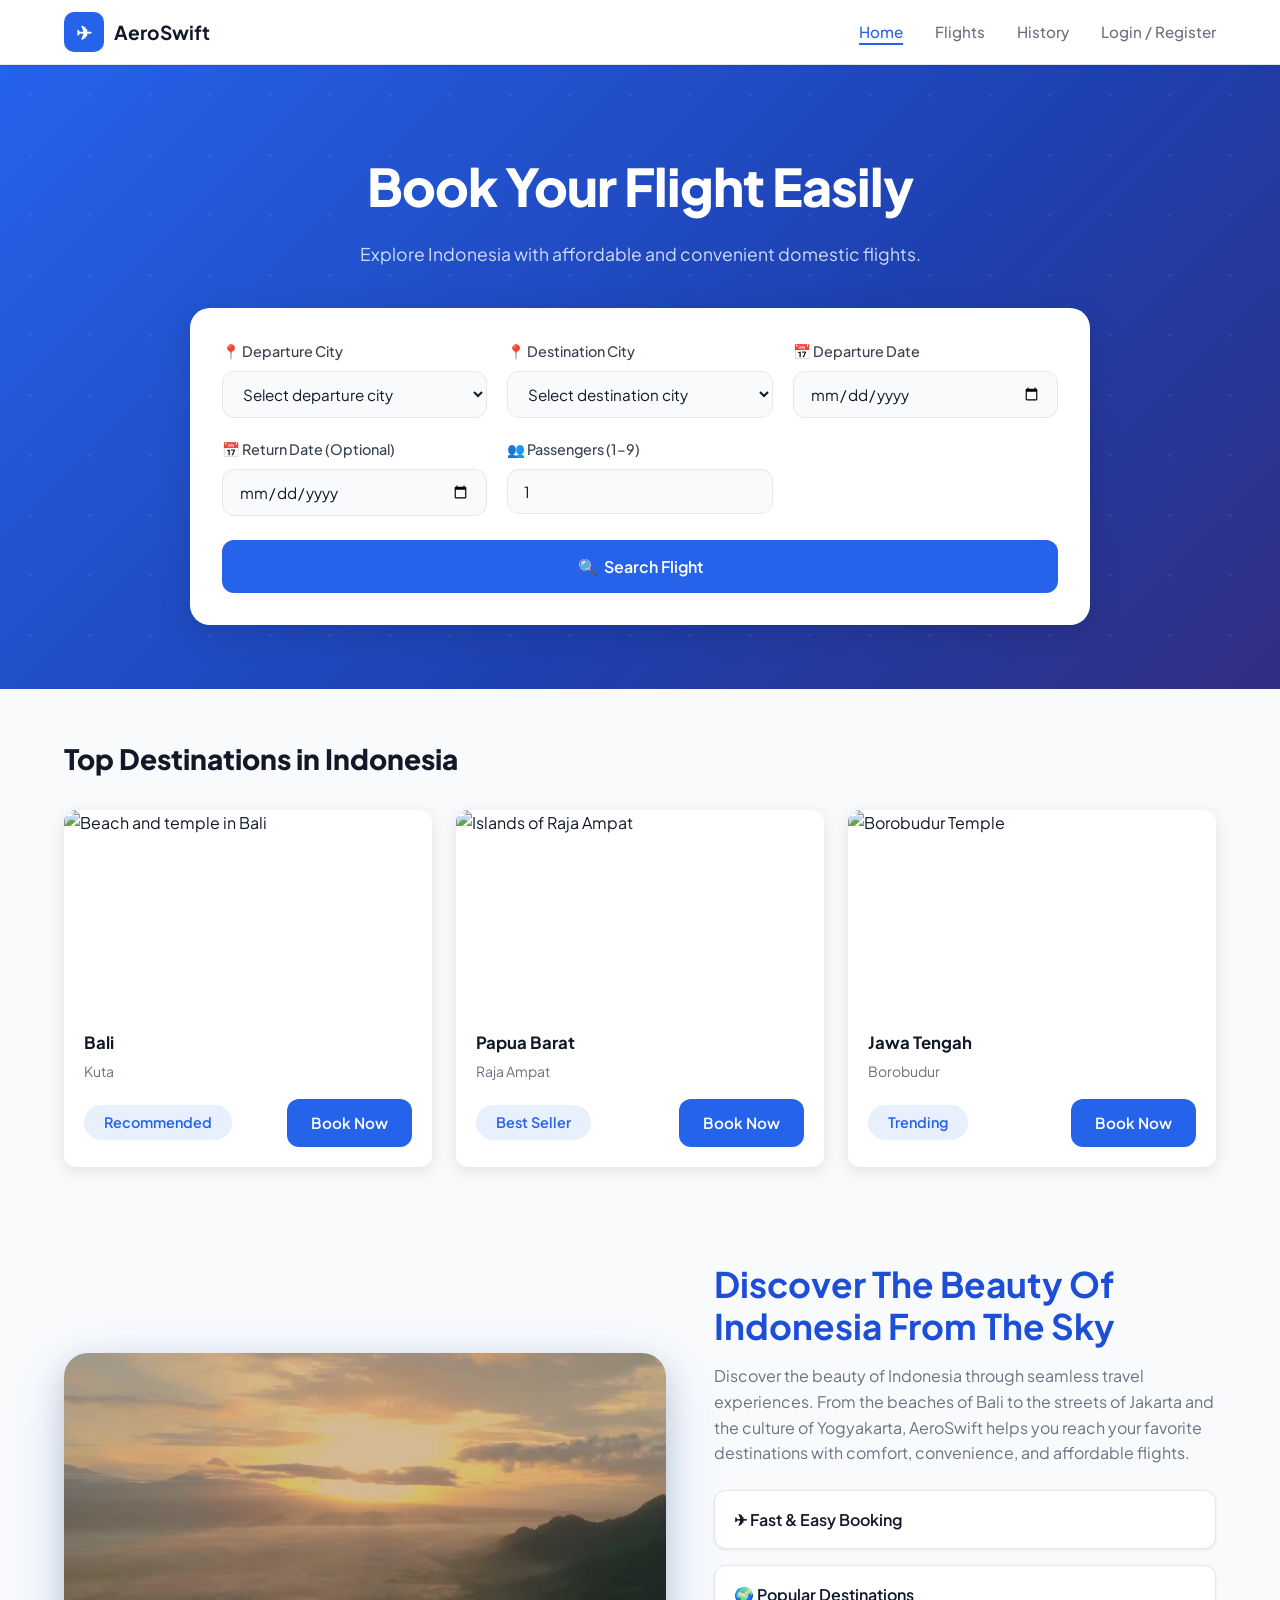
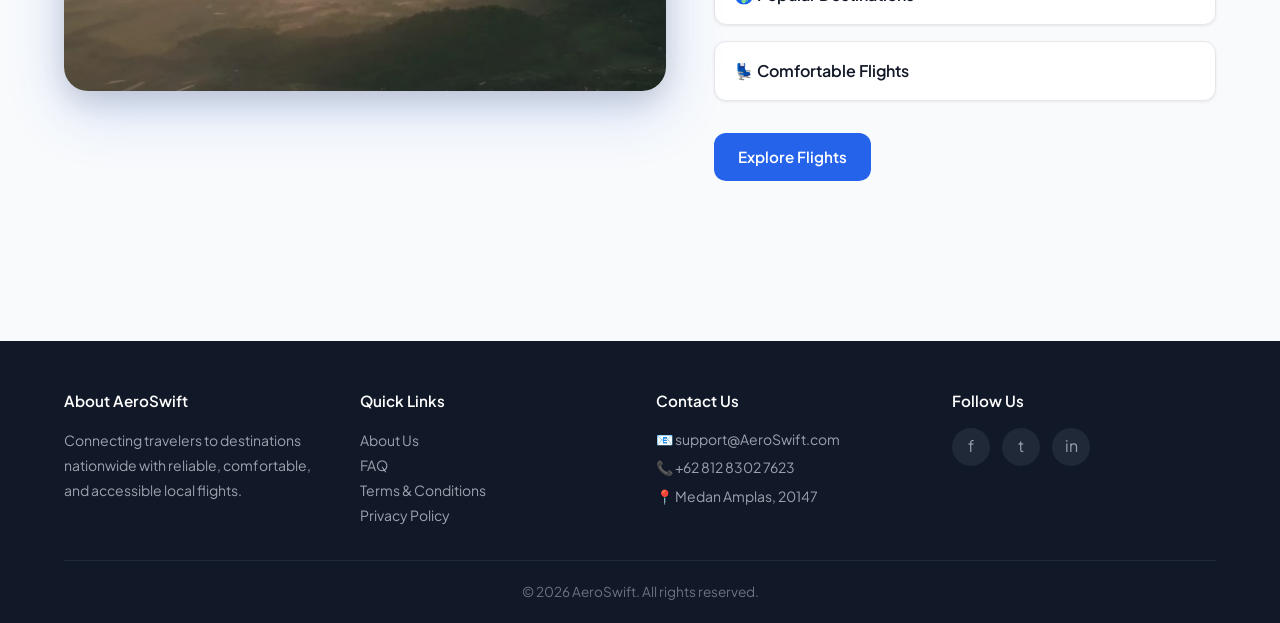
==== commit 36839cdb: "perubahan fitur" ====
--- a/index.html
+++ b/index.html
@@ -3,11 +3,10 @@
 <head>
   <meta charset="UTF-8" />
   <meta name="viewport" content="width=device-width, initial-scale=1.0" />
-  <title>AeroSwift - Book Your Flight Easily</title>
+  <title>AeroSwift – Book Your Flight Easily</title>
   <link rel="stylesheet" href="style.css" />
 </head>
 <body>
-
   <nav class="navbar">
     <div class="container navbar-inner">
       <a href="index.html" class="navbar-brand">
@@ -27,7 +26,6 @@
         <li><a href="flight.html">Flights</a></li>
         <li><a href="history.html">History</a></li>
       </ul>
-
     </div>
   </nav>
 
@@ -39,36 +37,52 @@
         <p>Explore Indonesia with affordable and convenient domestic flights.</p>
 
         <div class="search-form-card">
-          <form action="flight.html" method="get">
+          <form id="searchForm" action="flight.html" method="get" novalidate>
             <div class="search-grid">
               <div class="form-group">
                 <label class="form-label" for="from">📍 Departure City</label>
-                <input type="text" id="from" name="from" class="form-input" placeholder="Medan, Kualanamu (KNO)" />
+                <select id="from" name="from" class="form-select">
+                  <option value="">Select departure city</option>
+                  <option value="KNO">Medan, Kualanamu (KNO)</option>
+                  <option value="CGK">Jakarta, Soekarno-Hatta (CGK)</option>
+                  <option value="DPO">Bali, Denpasar (DPO)</option>
+                  <option value="YIA">Yogyakarta, Kulon Progo (YIA)</option>
+                  <option value="SUB">Surabaya, Juanda (SUB)</option>
+                  <option value="BPN">Balikpapan, Sepinggan (BPN)</option>
+                  <option value="SOQ">Papua Barat, Sorong (SOQ)</option>
+                  <option value="TKG">Lampung, Radin Inten II (TKG)</option>
+                </select>
+                <div class="field-error" id="fromErr" role="alert"></div>
               </div>
               <div class="form-group">
                 <label class="form-label" for="to">📍 Destination City</label>
-                <input type="text" id="to" name="to" class="form-input" placeholder="Bali, Denpasar (DPO)" />
+                <select id="to" name="to" class="form-select">
+                  <option value="">Select destination city</option>
+                  <option value="KNO">Medan, Kualanamu (KNO)</option>
+                  <option value="CGK">Jakarta, Soekarno-Hatta (CGK)</option>
+                  <option value="DPO">Bali, Denpasar (DPO)</option>
+                  <option value="YIA">Yogyakarta, Kulon Progo (YIA)</option>
+                  <option value="SUB">Surabaya, Juanda (SUB)</option>
+                  <option value="BPN">Balikpapan, Sepinggan (BPN)</option>
+                  <option value="SOQ">Papua Barat, Sorong (SOQ)</option>
+                  <option value="TKG">Lampung, Radin Inten II (TKG)</option>
+                </select>
+                <div class="field-error" id="toErr" role="alert"></div>
               </div>
               <div class="form-group">
                 <label class="form-label" for="departDate">📅 Departure Date</label>
                 <input type="date" id="departDate" name="departDate" class="form-input" />
+                <div class="field-error" id="departDateErr" role="alert"></div>
               </div>
               <div class="form-group">
                 <label class="form-label" for="returnDate">📅 Return Date (Optional)</label>
                 <input type="date" id="returnDate" name="returnDate" class="form-input" />
-              </div>
-              <div class="form-group">
-                <label class="form-label" for="passengers">👥 Passengers</label>
-                <select id="passengers" name="passengers" class="form-select">
-                  <option value="1">1 Passengger</option>
-                  <option value="2">2 Passengers</option>
-                  <option value="3">3 Passengers</option>
-                  <option value="4">4 Passengers</option>
-                  <option value="5">5 Passengers</option>
-                  <option value="6">6 Passengers</option>
-                  <option value="7">7 Passengers</option>
-                  <option value="8">8 Passengers</option>
-                </select>
+                <div class="field-error" id="returnDateErr" role="alert"></div>
+              </div>
+              <div class="form-group">
+                <label class="form-label" for="passengers">👥 Passengers (1–9)</label>
+                <input type="number" id="passengers" name="passengers" class="form-input" value="1" inputmode="numeric" step="1" />
+                <div class="field-error" id="passengersErr" role="alert"></div>
               </div>
             </div>
             <button type="submit" class="btn btn-primary btn-full btn-lg">🔍 &nbsp;Search Flight</button>
@@ -83,37 +97,46 @@
         <div class="destinations-grid">
 
           <div class="destination-card">
-            <img src="pic/bali.jpg?w=600" alt="Paris" />
+            <picture>
+              <source type="image/webp" srcset="pic/bali-600.webp 600w, pic/bali-1200.webp 1200w" sizes="(max-width: 700px) 100vw, 360px" />
+              <img src="pic/bali-600.webp" alt="Beach and temple in Bali" width="600" height="400" loading="lazy" decoding="async" />
+            </picture>
             <div class="destination-card-body">
               <h3>Bali</h3>
-              <p> Kuta</p>
+              <p>Kuta</p>
               <div class="destination-card-footer">
                 <span class="price-tag">Recommended</span>
-                <a href="flight.html" class="btn btn-primary">Book Now</a>
+                <a href="flight.html?to=DPO" class="btn btn-primary">Book Now</a>
               </div>
             </div>
           </div>
 
           <div class="destination-card">
-            <img src="pic/raja-ampat.jpg?w=600" alt="Tokyo" />
+            <picture>
+              <source type="image/webp" srcset="pic/raja-ampat-600.webp 600w, pic/raja-ampat-1200.webp 1200w" sizes="(max-width: 700px) 100vw, 360px" />
+              <img src="pic/raja-ampat-600.webp" alt="Islands of Raja Ampat" width="600" height="394" loading="lazy" decoding="async" />
+            </picture>
             <div class="destination-card-body">
-              <h3>Papua Barat</h3>  
+              <h3>Papua Barat</h3>
               <p>Raja Ampat</p>
               <div class="destination-card-footer">
                 <span class="price-tag">Best Seller</span>
-                <a href="flight.html" class="btn btn-primary">Book Now</a>
+                <a href="flight.html?to=SOQ" class="btn btn-primary">Book Now</a>
               </div>
             </div>
           </div>
 
           <div class="destination-card">
-            <img src="pic/borobudur.jpg?w=600" alt="Dubai" />
+            <picture>
+              <source type="image/webp" srcset="pic/borobudur-600.webp 600w, pic/borobudur-1200.webp 1200w" sizes="(max-width: 700px) 100vw, 360px" />
+              <img src="pic/borobudur-600.webp" alt="Borobudur Temple" width="600" height="400" loading="lazy" decoding="async" />
+            </picture>
             <div class="destination-card-body">
               <h3>Jawa Tengah</h3>
               <p>Borobudur</p>
               <div class="destination-card-footer">
                 <span class="price-tag">Trending</span>
-                <a href="flight.html" class="btn btn-primary">Book Now</a>
+                <a href="flight.html?to=YIA" class="btn btn-primary">Book Now</a>
               </div>
             </div>
           </div>
@@ -126,7 +149,7 @@
       <div class="container travel-video-wrapper">
 
         <div class="travel-video">
-          <video autoplay muted loop playsinline>
+          <video autoplay muted loop playsinline preload="none" poster="vid/poster.jpg">
             <source src="vid/cinematic.webm" type="video/webm">
           </video>
         </div>
@@ -143,22 +166,12 @@
           </p>
 
           <div class="travel-features">
-            <div class="travel-feature">
-              ✈ Fast & Easy Booking
-            </div>
-
-            <div class="travel-feature">
-              🌍 Popular Destinations
-            </div>
-
-            <div class="travel-feature">
-              💺 Comfortable Flights
-            </div>
-          </div>
-
-          <a href="flight.html" class="btn btn-primary">
-            Explore Flights
-          </a>
+            <div class="travel-feature">✈ Fast &amp; Easy Booking</div>
+            <div class="travel-feature">🌍 Popular Destinations</div>
+            <div class="travel-feature">💺 Comfortable Flights</div>
+          </div>
+
+          <a href="flight.html" class="btn btn-primary">Explore Flights</a>
         </div>
 
       </div>
@@ -200,8 +213,8 @@
       <div class="footer-bottom">&copy; 2026 AeroSwift. All rights reserved.</div>
     </div>
   </footer>
-
-
+<script src="data.js"></script>
+<script src="auth.js"></script>
 <script src="script.js"></script>
 </body>
 </html>
--- a/style.css
+++ b/style.css
@@ -22,6 +22,7 @@
   --shadow-sm:      0 1px 3px rgba(0,0,0,.08);
   --shadow-md:      0 4px 16px rgba(0,0,0,.10);
   --shadow-lg:      0 8px 32px rgba(0,0,0,.14);
+  --overlay-dark:   rgba(15,23,42,.65);
 }
 
 
@@ -130,14 +131,9 @@
   font-size: .95rem;
   transition: color .2s;
   padding: .25rem 0;
-  border-bottom: 2px solid transparent;
-}
-
-.navbar-links a:hover,
-.navbar-links a.active {
-  color: var(--primary);
-  border-bottom-color: var(--primary);
-}
+
+}
+
 
 /*  FOOTER  */
 footer {
@@ -1003,7 +999,7 @@
 }
 
 @media (max-width: 600px) {
-  .navbar-links { display: none; }
+
   .search-grid  { grid-template-columns: 1fr; }
   .form-grid    { grid-template-columns: 1fr; }
   .history-card-meta { grid-template-columns: 1fr 1fr; }
@@ -1019,10 +1015,585 @@
   }
 }
 
-.detail-panel {
+.menu-toggle {
   display: none;
 }
 
-.detail-panel:target {
+
+
+/* HOVER UNTUK NAVIGASI DEKSTOP */
+@media (min-width: 769px){ 
+
+  .navbar-links a {
+    position: relative;
+  }
+
+  .navbar-links a::after {
+    content: '';
+    position: absolute;
+    bottom: 0;
+    left: 0;
+    width: 100%;
+    height: 2px; 
+    background-color: var(--primary);
+    transform: scaleX(0); 
+    transform-origin: bottom right;
+    transition: transform 0.3s ease-out; 
+  }
+
+  .navbar-links a:hover,
+  .navbar-links a.active {
+    color: var(--primary);
+  }
+
+  .navbar-links a:hover::after,
+  .navbar-links a.active::after {
+    transform: scaleX(1); 
+    transform-origin: bottom left;
+  }
+}
+
+/* HOVER UNTUK NAVIGASI MOBILE */
+
+.hamburger {
+  display: none;
+  flex-direction: column;
+  gap: 5px;
+  cursor: pointer;
+  z-index: 1000; 
+}
+
+
+.hamburger span {
   display: block;
-}
+  width: 25px;
+  height: 3px;
+  background-color: var(--text);
+  border-radius: 3px;
+  transition: transform 0.3s, opacity 0.3s;
+}
+
+@media (max-width: 768px) {
+  .hamburger {
+    display: flex; 
+  }
+
+ 
+  .navbar-links {
+    position: absolute;
+    top: 64px; 
+    left: 0;
+    width: 100%;
+    background-color: #fff;
+    flex-direction: column;
+    gap: 0;
+    padding: 1rem 0;
+    box-shadow: var(--shadow-md);
+    transform: translateY(-150%); 
+    opacity: 0;
+    transition: transform 0.3s ease-in-out, opacity 0.3s ease-in-out;
+    z-index: 999999;
+  }
+
+  .navbar-links li {
+    width: 100%;
+    text-align: center;
+  }
+
+  .navbar-links a {
+    display: block;
+    padding: 1rem;
+  }
+
+  .navbar-links a:hover,
+  .navbar-links a.active {
+    color: var(--primary);
+    background-color: #f2f8ff; /* Efek highlight background khusus HP */
+  }
+
+  .menu-toggle:checked ~ .navbar-links {
+    transform: translateY(0);
+    opacity: 1;
+  }
+
+ 
+  .menu-toggle:checked ~ .hamburger span:nth-child(1) {
+    transform: translateY(8px) rotate(45deg);
+  }
+  .menu-toggle:checked ~ .hamburger span:nth-child(2) {
+    opacity: 0;
+  }
+  .menu-toggle:checked ~ .hamburger span:nth-child(3) {
+    transform: translateY(-8px) rotate(-45deg);
+  }
+}
+
+.resize-animation-stopper * {
+  animation: none !important;
+  transition: none !important;
+}
+
+
+/* ==========================================================
+   TICKET CONFIRMATION MODAL (boarding-pass style)
+   ========================================================== */
+
+/* Full-screen backdrop — flex centers the ticket card on all
+   screen sizes. overflow-y lives here (not on the card) so the
+   perforation notches below are still free to poke past the
+   card's edges instead of being clipped. */
+.ticket-overlay{
+    display: none;
+
+    position: fixed;
+    top: 0;
+    right: 0;
+    bottom: 0;
+    left: 0;
+
+    background: var(--overlay-dark);
+    backdrop-filter: blur(2px);
+
+    justify-content: center;
+    align-items: center;
+    overflow-y: auto;
+
+    padding: 2rem 1.25rem;
+
+    z-index: 10000;
+}
+
+.ticket-card{
+    width: 100%;
+    max-width: 420px;
+    margin: auto;
+
+    background: var(--card);
+    border-radius: 1.25rem;
+    box-shadow: var(--shadow-lg);
+
+    animation: ticketPopIn .32s cubic-bezier(.22,1,.36,1);
+}
+
+@keyframes ticketPopIn{
+    from{ opacity: 0; transform: translateY(18px) scale(.96); }
+    to  { opacity: 1; transform: translateY(0)     scale(1);  }
+}
+
+/* Header band */
+.ticket-header{
+    display: flex;
+    align-items: center;
+    justify-content: space-between;
+
+    background: linear-gradient(135deg, var(--primary), #1E40AF);
+    color: #fff;
+    padding: 1.1rem 1.5rem;
+    border-radius: 1.25rem 1.25rem 0 0;
+}
+
+.ticket-header-brand{
+    display: flex;
+    align-items: center;
+    gap: .5rem;
+    font-weight: 700;
+    font-size: 1rem;
+}
+
+.ticket-plane{ font-size: 1.15rem; }
+
+.ticket-header-label{
+    font-size: .68rem;
+    font-weight: 700;
+    letter-spacing: 1px;
+    text-transform: uppercase;
+    background: rgba(255,255,255,.18);
+    padding: .3rem .65rem;
+    border-radius: 999px;
+}
+
+/* Body: passenger + route + flight detail grid */
+.ticket-body{ padding: 1.5rem; }
+
+.ticket-passenger-label{
+    font-size: .7rem;
+    font-weight: 700;
+    letter-spacing: 1px;
+    text-transform: uppercase;
+    color: var(--text-muted);
+    margin-bottom: .25rem;
+}
+
+.ticket-passenger-name{
+    font-size: 1.15rem;
+    font-weight: 800;
+    margin-bottom: 1.35rem;
+}
+
+.ticket-route{
+    display: flex;
+    align-items: center;
+    gap: 1rem;
+    margin-bottom: 1.35rem;
+}
+
+.ticket-route-block{ text-align: center; }
+.ticket-route-code{ font-size: 1.85rem; font-weight: 800; letter-spacing: .5px; }
+.ticket-route-time{ font-size: .8rem; color: var(--text-muted); margin-top: .15rem; }
+
+.ticket-route-line{
+    flex: 1;
+    height: 2px;
+    background: var(--border);
+    position: relative;
+}
+
+.ticket-route-line::after{
+    content: '✈';
+    position: absolute;
+    top: 50%;
+    left: 50%;
+    transform: translate(-50%,-50%);
+    background: var(--card);
+    color: var(--primary);
+    font-size: .9rem;
+    padding: 0 .4rem;
+}
+
+.ticket-grid{
+    display: grid;
+    grid-template-columns: 1fr 1fr;
+    gap: 1.1rem;
+    padding-top: 1.25rem;
+    border-top: 1px solid var(--border);
+}
+
+.ticket-field-label{
+    font-size: .68rem;
+    font-weight: 700;
+    letter-spacing: .8px;
+    text-transform: uppercase;
+    color: var(--text-muted);
+    margin-bottom: .25rem;
+}
+
+.ticket-field-value{ font-size: .95rem; font-weight: 700; }
+
+.ticket-contact{
+    margin-top: 1.25rem;
+    padding-top: 1rem;
+    border-top: 1px solid var(--border);
+    font-size: .8rem;
+    color: var(--text-muted);
+    display: flex;
+    flex-direction: column;
+    gap: .3rem;
+}
+
+/* Perforation — dashed tear-line with die-cut circles that use
+   the same color as the overlay so they read as cut-outs */
+.ticket-perforation{
+    position: relative;
+    border-top: 2px dashed var(--border);
+    margin: 0 1.5rem;
+}
+
+.ticket-perforation::before,
+.ticket-perforation::after{
+    content: '';
+    position: absolute;
+    top: 50%;
+    transform: translateY(-50%);
+    width: 26px;
+    height: 26px;
+    background: var(--overlay-dark);
+    border-radius: 50%;
+}
+
+.ticket-perforation::before{ left: -1.5rem;  margin-left: -13px; }
+.ticket-perforation::after { right: -1.5rem; margin-right: -13px; }
+
+/* Stub — barcode + booking reference + total */
+.ticket-stub{
+    background: var(--bg);
+    padding: 1.35rem 1.5rem;
+}
+
+.ticket-barcode{
+    height: 32px;
+    border-radius: 3px;
+    margin-bottom: .9rem;
+    opacity: .8;
+    background: repeating-linear-gradient(
+        to right,
+        var(--text) 0px, var(--text) 2px,
+        transparent 2px, transparent 4px,
+        var(--text) 4px, var(--text) 5px,
+        transparent 5px, transparent 8px,
+        var(--text) 8px, var(--text) 11px,
+        transparent 11px, transparent 13px
+    );
+}
+
+.ticket-stub-row{
+    display: flex;
+    justify-content: space-between;
+    align-items: flex-end;
+}
+
+.ticket-ref-label,
+.ticket-total-label{
+    font-size: .68rem;
+    font-weight: 700;
+    letter-spacing: .8px;
+    text-transform: uppercase;
+    color: var(--text-muted);
+    margin-bottom: .25rem;
+}
+
+.ticket-ref-value{ font-size: 1rem; font-weight: 800; letter-spacing: 1px; }
+.ticket-total-value{ font-size: 1.3rem; font-weight: 800; color: var(--primary); }
+
+/* Actions */
+.ticket-actions{
+    display: flex;
+    gap: .75rem;
+    padding: 1.25rem 1.5rem;
+    border-top: 1px solid var(--border);
+}
+
+.ticket-actions .btn{ flex: 1; }
+
+@media (max-width: 480px){
+    .ticket-route-code{ font-size: 1.5rem; }
+    .ticket-header,
+    .ticket-body,
+    .ticket-stub,
+    .ticket-actions{ padding-left: 1.25rem; padding-right: 1.25rem; }
+}
+
+/* ==========================================================
+   BOOKING DETAIL MODAL (history page — clean table view)
+   Reuses .ticket-overlay for the centered, full-screen backdrop.
+   ========================================================== */
+.detail-modal-card{
+    width: 100%;
+    max-width: 480px;
+    margin: auto;
+
+    background: var(--card);
+    border-radius: 1.25rem;
+    box-shadow: var(--shadow-lg);
+    overflow: hidden;
+
+    animation: ticketPopIn .32s cubic-bezier(.22,1,.36,1);
+}
+
+.detail-modal-header{
+    display: flex;
+    align-items: center;
+    justify-content: space-between;
+    padding: 1.25rem 1.5rem;
+    border-bottom: 1px solid var(--border);
+}
+
+.detail-modal-header h3{
+    font-size: 1.15rem;
+    font-weight: 700;
+    color: var(--text);
+}
+
+.detail-modal-close{
+    width: 32px;
+    height: 32px;
+    flex-shrink: 0;
+
+    display: flex;
+    align-items: center;
+    justify-content: center;
+
+    border: none;
+    border-radius: 50%;
+    background: var(--bg);
+    color: var(--text-muted);
+    font-size: 1rem;
+    cursor: pointer;
+}
+
+.detail-modal-close:hover{ background: var(--border); color: var(--text); }
+
+.detail-modal-body{
+    padding: 1.5rem;
+    max-height: 70vh;
+    overflow-y: auto;
+}
+
+.detail-table{
+    width: 100%;
+    border-collapse: collapse;
+}
+
+.detail-table tr{ border-bottom: 1px solid var(--border); }
+.detail-table tr:last-child{ border-bottom: none; }
+
+.detail-table th,
+.detail-table td{
+    padding: .7rem 0;
+    font-size: .9rem;
+}
+
+.detail-table th{
+    text-align: left;
+    color: var(--text-muted);
+    font-weight: 600;
+    width: 42%;
+    white-space: nowrap;
+}
+
+.detail-table td{
+    text-align: right;
+    font-weight: 700;
+    color: var(--text);
+}
+
+.detail-table .detail-price td{
+    font-size: 1.15rem;
+    font-weight: 800;
+    color: var(--primary);
+}
+
+@media (max-width: 480px){
+    .detail-modal-header,
+    .detail-modal-body{ padding-left: 1.25rem; padding-right: 1.25rem; }
+    .detail-table th,
+    .detail-table td{ font-size: .85rem; }
+}
+
+/* ==========================================================
+   ADDITIONS – account, validation, filters, seats, payment
+   ========================================================== */
+[hidden] { display: none !important; }
+.muted-text { color: var(--text-muted); font-size: .85rem; }
+
+/* validation */
+.field-error { color: var(--danger); font-size: .82rem; font-weight: 500; min-height: 0; }
+.field-error:empty { display: none; }
+.form-input.invalid, .form-select.invalid { border-color: var(--danger); background: var(--danger-bg); }
+.form-input.invalid:focus, .form-select.invalid:focus { box-shadow: 0 0 0 3px rgba(220,38,38,.15); }
+
+.alert { padding: .85rem 1.1rem; border-radius: var(--radius); font-size: .92rem; font-weight: 500; margin-bottom: 1.1rem; border: 1px solid transparent; }
+.alert-danger  { background: var(--danger-bg);  color: #991B1B; border-color: #FECACA; }
+.alert-success { background: var(--success-bg); color: #166534; border-color: #BBF7D0; }
+.alert-info    { background: #EFF6FF;           color: #1E40AF; border-color: #BFDBFE; }
+
+.btn:disabled, .btn[disabled] { opacity: .55; cursor: not-allowed; pointer-events: none; }
+.spinner { display: inline-block; width: 1em; height: 1em; border: 2px solid rgba(255,255,255,.45); border-top-color: #fff; border-radius: 50%; animation: spin .7s linear infinite; vertical-align: -2px; margin-right: .4rem; }
+@keyframes spin { to { transform: rotate(360deg); } }
+
+/* navbar login state */
+.nav-user { color: var(--primary); font-weight: 600; font-size: .9rem; display: flex; align-items: center; }
+.nav-user span { padding: .25rem .7rem; background: #EFF6FF; border-radius: 999px; }
+@media (max-width: 768px) { .nav-user { justify-content: center; padding: .6rem 1rem; } }
+
+/* account page */
+.auth-wrap { max-width: 460px; margin: 0 auto; }
+.auth-card .card-body { padding: 1.75rem; }
+.auth-tabs { display: flex; gap: .25rem; background: var(--bg); border-radius: var(--radius); padding: .25rem; margin-bottom: 1.5rem; }
+.auth-tab { flex: 1; padding: .65rem; border: none; border-radius: .6rem; background: transparent; font: inherit; font-weight: 600; color: var(--text-muted); cursor: pointer; transition: background .2s, color .2s; }
+.auth-tab.active { background: #fff; color: var(--primary); box-shadow: var(--shadow-sm); }
+.auth-panel { display: flex; flex-direction: column; gap: 1.1rem; }
+.auth-switch { text-align: center; font-size: .9rem; color: var(--text-muted); }
+.auth-switch a { color: var(--primary); font-weight: 600; }
+.auth-hint { text-align: center; font-size: .82rem; color: var(--text-muted); margin-top: 1rem; }
+.password-field { position: relative; }
+.password-field .form-input { padding-right: 4.5rem; }
+.toggle-pw { position: absolute; right: .5rem; top: 50%; transform: translateY(-50%); border: none; background: transparent; color: var(--primary); font: inherit; font-size: .82rem; font-weight: 600; cursor: pointer; padding: .35rem .5rem; }
+.strength { height: 6px; background: var(--border); border-radius: 3px; overflow: hidden; }
+.strength-bar { height: 100%; width: 0; transition: width .25s, background .25s; }
+.strength-text { font-size: .78rem; color: var(--text-muted); }
+
+/* search form on the flights page */
+.search-form-compact { margin-bottom: 1.75rem; padding: 1.5rem; max-width: none; box-shadow: var(--shadow-md); }
+
+/* flight list */
+.flights-list-wrap { flex: 1; min-width: 0; }
+.results-count { font-size: .9rem; color: var(--text-muted); margin-bottom: .75rem; font-weight: 500; }
+.flight-no { font-size: .75rem; font-weight: 600; color: var(--text-muted); background: var(--bg); border: 1px solid var(--border); border-radius: 6px; padding: .05rem .4rem; margin-left: .35rem; vertical-align: middle; }
+.per-pax { font-size: .75rem; font-weight: 500; color: var(--text-muted); }
+.seat-note { font-size: .78rem; color: var(--text-muted); text-align: right; }
+.seat-note.warn { color: var(--warning); font-weight: 600; }
+.flight-card-right { text-align: right; }
+.flight-card-right .btn:disabled { pointer-events: auto; }
+.flights-list .empty-state { background: var(--card); border-radius: var(--radius); box-shadow: var(--shadow-md); }
+.range-labels { gap: .5rem; }
+
+/* booking – passengers */
+.pax-card { border: 1.5px solid var(--border); border-radius: var(--radius); padding: 1rem 1.1rem 1.1rem; margin-bottom: 1rem; background: #FCFDFF; }
+.pax-card:last-child { margin-bottom: 0; }
+.pax-title { font-size: .95rem; font-weight: 700; margin-bottom: .75rem; color: var(--primary-dark); }
+
+/* booking – seat map */
+.seat-tabs { display: flex; flex-wrap: wrap; gap: .5rem; margin: .75rem 0 1rem; }
+.seat-tab { border: 1.5px solid var(--border); background: #fff; border-radius: 999px; padding: .4rem .9rem; font: inherit; font-size: .85rem; font-weight: 600; color: var(--text-muted); cursor: pointer; }
+.seat-tab.active { border-color: var(--primary); color: var(--primary); background: #EFF6FF; }
+.seat-legend { display: flex; flex-wrap: wrap; gap: 1rem; font-size: .8rem; color: var(--text-muted); margin-bottom: .75rem; }
+.seat-legend span { display: inline-flex; align-items: center; gap: .35rem; }
+.seat-sample { width: 16px; height: 16px; border-radius: 4px; border: 1.5px solid #9CA3AF; background: #fff; display: inline-block; }
+.seat-sample.selected { background: var(--primary); border-color: var(--primary); }
+.seat-sample.taken { background: #D1D5DB; border-color: #D1D5DB; }
+.seat-map { display: inline-block; background: #F8FAFC; border: 1.5px solid var(--border); border-radius: 1.5rem 1.5rem .75rem .75rem; padding: 1rem 1.25rem; max-width: 100%; overflow-x: auto; }
+.seat-row { display: flex; align-items: center; justify-content: center; gap: .35rem; margin-bottom: .35rem; }
+.row-no { width: 1.4rem; text-align: center; font-size: .72rem; color: var(--text-muted); font-weight: 600; }
+.aisle { width: 1.4rem; flex-shrink: 0; }
+.seat-col { width: 34px; text-align: center; font-size: .72rem; font-weight: 700; color: var(--text-muted); }
+.seat { width: 34px; height: 34px; border-radius: .5rem; border: 1.5px solid #9CA3AF; background: #fff; font: inherit; font-size: .78rem; font-weight: 700; color: #fff; cursor: pointer; padding: 0; transition: transform .1s, border-color .15s; }
+.seat:hover:not(:disabled) { border-color: var(--primary); transform: scale(1.08); }
+.seat.taken { background: #D1D5DB; border-color: #D1D5DB; cursor: not-allowed; }
+.seat.selected { background: var(--primary); border-color: var(--primary); }
+.seat.mine { background: #93C5FD; border-color: #93C5FD; color: #1E3A8A; }
+.seat:focus-visible { outline: 3px solid rgba(37,99,235,.4); outline-offset: 2px; }
+
+/* ticket extras */
+.ticket-success { background: var(--success-bg); color: #166534; font-weight: 600; font-size: .85rem; padding: .55rem .8rem; border-radius: .6rem; margin-bottom: 1rem; text-align: center; }
+.ticket-card-line { text-align: center; font-size: .75rem; color: var(--text-muted); margin-top: .6rem; }
+.ticket-actions { flex-wrap: wrap; }
+.ticket-actions .btn { flex: 1 1 auto; text-align: center; }
+
+/* small screens */
+@media (max-width: 480px) {
+  .seat { width: 30px; height: 30px; }
+  .seat-col { width: 30px; }
+  .seat-map { padding: .75rem .6rem; }
+  .search-form-compact { padding: 1.1rem; }
+  .auth-card .card-body { padding: 1.25rem; }
+  .flight-card-right { align-items: stretch; flex-wrap: wrap; gap: .5rem; }
+}
+
+/* printing the boarding pass */
+@media print {
+  body * { visibility: hidden !important; }
+  #ticketModal, #ticketModal * { visibility: visible !important; }
+  #ticketModal { position: absolute; inset: 0; background: #fff; backdrop-filter: none; display: block !important; }
+  #ticketModal .ticket-actions { display: none !important; }
+  #ticketModal .ticket-card { box-shadow: none; border: 1px solid #ccc; }
+}
+
+/* layout overflow fixes on narrow screens */
+.booking-layout > div { min-width: 0; }
+.flight-card-left, .flight-info { min-width: 0; }
+@media (max-width: 768px) {
+  .results-layout { align-items: stretch; }
+  .flights-list-wrap { width: 100%; }
+  .flight-card-left { flex-wrap: wrap; }
+  .flight-card-right { align-items: flex-end; }
+}
+.flight-card-sold .flight-card-right { padding-top: 1.6rem; }
+
+/* dashboard summary */
+.summary-tiles { display: grid; grid-template-columns: repeat(3, 1fr); gap: 1rem; margin-bottom: 1rem; }
+.stat-tile { background: var(--card); border-radius: var(--radius); box-shadow: var(--shadow-md); padding: 1.1rem 1.25rem; }
+.stat-label { font-size: .82rem; color: var(--text-muted); font-weight: 500; }
+.stat-value { font-size: 1.9rem; font-weight: 800; color: var(--primary); line-height: 1.2; }
+.next-trip { display: flex; align-items: center; justify-content: space-between; gap: 1rem; flex-wrap: wrap; background: var(--card); border-radius: var(--radius); box-shadow: var(--shadow-md); border-left: 4px solid var(--primary); padding: 1.1rem 1.25rem; }
+.next-trip-route { font-size: 1.25rem; font-weight: 800; }
+@media (max-width: 600px) { .summary-tiles { grid-template-columns: 1fr; } }
